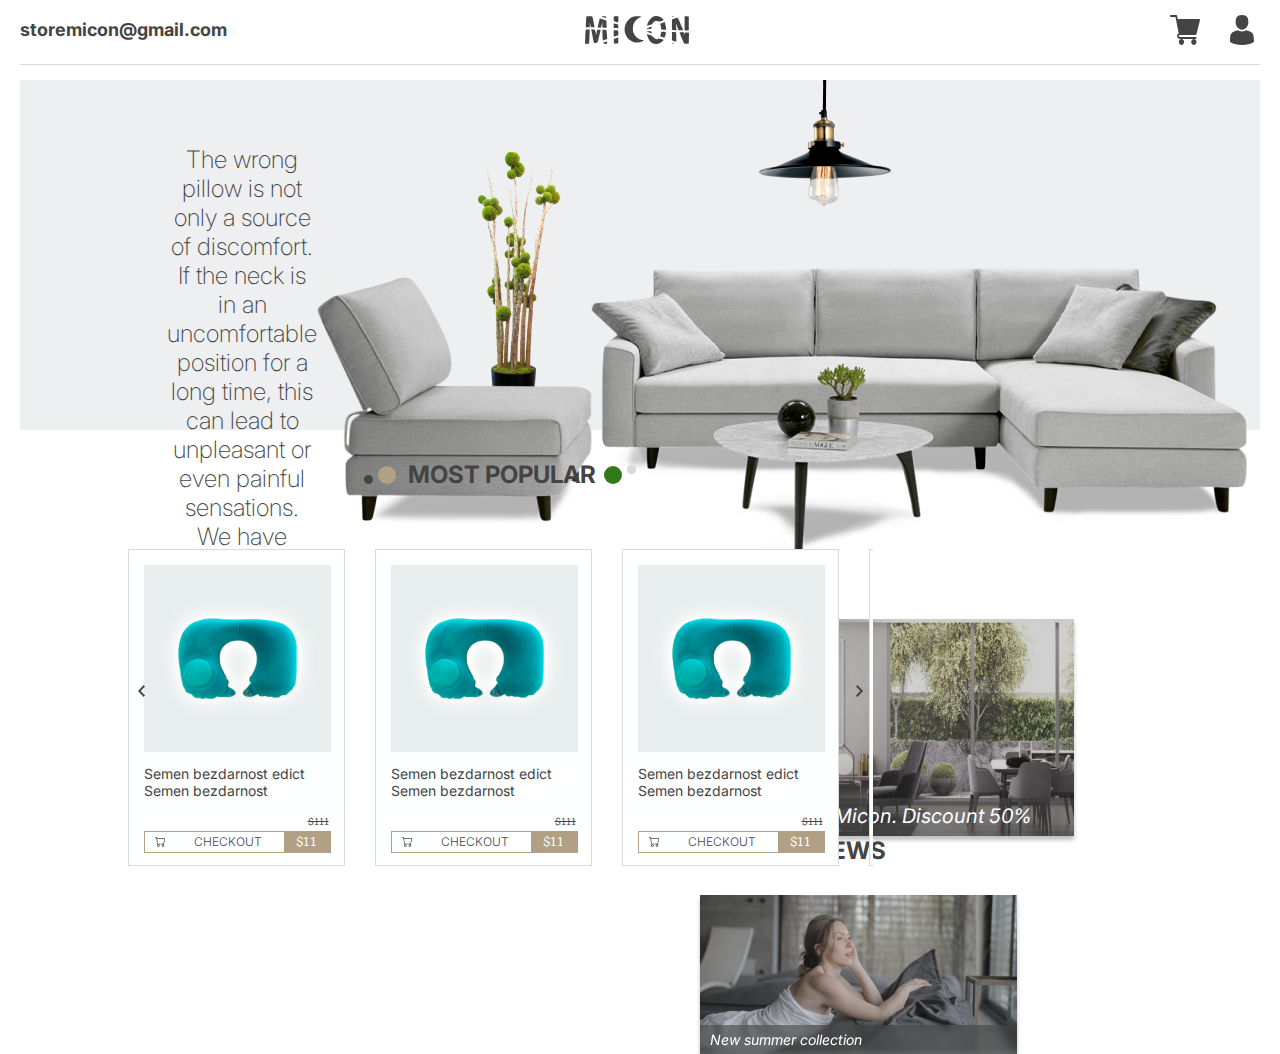
==== index.html @ 94ab587d "first commit" ====
<!DOCTYPE html>
<html lang="en">

<head>
    <meta charset="UTF-8">
    <meta name="viewport" content="width=device-width, initial-scale=1.0">
    <title>Main</title>
    <link rel="stylesheet" href="https://cdn.jsdelivr.net/npm/swiper@10/swiper-bundle.min.css" />
    <script src="https://ajax.googleapis.com/ajax/libs/jquery/1.11.1/jquery.min.js"></script>
    <link rel="stylesheet" href="css/style.css">
</head>

<body>
    <header class="header">
        <div class="header__container">
            <div class="header__body">
                <div class="header__email">
                    <a href="mailto:storemicon@gmail.com" class="email">storemicon@gmail.com</a>
                </div>
                <a class="header__logo" href="#">
                    <img src="./images/LOGO.svg" alt="">
                </a>
                <div class="header__navigation head-nav">
                    <li class="head-nav__cart"></li>
                    <li class="head-nav__profile"></li>
                </div>
            </div>
        </div>
    </header>

    <main class="main">
        <div class="main__container">
            <section class="main__topblock topblock">
                <div class="topblock__body topblockbody">
                    <p class="topblockbody__text">
                        The wrong pillow is not only a source of discomfort. If the neck is in
                        an uncomfortable position for a long time, this can lead to unpleasant or even painful
                        sensations.
                        We have collected a huge range, where everyone will find the best option for themselves.
                    </p>
                    <a href="./catalog.html"><button class="topblockbody__catalog-button">Go to catalog</button></a>
                </div>
                <div class="topblock__image">
                    <img src="./images/bgimage.png" alt="">
                </div>
            </section>
            <section class="main__bottomblock bottomblock">
                <div class="bottomblock-container">
                    <div class="bottomblock__mostpopular mostpopular">
                        <div class="mostpopular__label">
                            <div class="mostpopular__circle cirle1"></div>
                            <div class="mostpopular__circle cirle2"></div>
                            <p class="mostpopular__text">
                                MOST POPULAR
                            </p>
                            <div class="mostpopular__circle cirle3"></div>
                            <div class="mostpopular__circle cirle4"></div>
                        </div>
                        <div class="mostpopular__slider swiper">
                            <div class="swiper-wrapper" id="slides"></div>
                            <div class="swiper-button-prev"></div>
                            <div class="swiper-button-next"></div>
                        </div>
                    </div>
                    <div class="bottomblock__recentnews recentnews">
                        <div class="recentnews__secondaryblock secondaryblock">
                            <div class="secondaryblock__selected-block">
                                <div class="slide">
                                    <a href="./newspage.html">
                                        <img src="">
                                    </a>
                                    <p class="slide-text"></p>
                                </div>
                            </div>
                            <div class="secondaryblock__slider-block-container">
                                <p class="secondaryblock__label">RECENT NEWS</p>
                                <div class="secondaryblock__slider">
                                    <div class="slide">
                                        <img src="./images/newsslider/newsimg1.png" alt="">
                                        <p class="slide-text">Saturday festival in Micon. Discount 50%</p>
                                    </div>
                                    <div class="slide">
                                        <img src="./images/newsslider/newsimg2.png" alt="">
                                        <p class="slide-text">New summer collection</p>
                                    </div>
                                    <div class="slide">
                                        <img src="./images/newsslider/newsimg1.png" alt="">
                                        <p class="slide-text">Monday festival in Micon. Discount 25%</p>
                                    </div>
                                    <div class="slide">
                                        <img src="./images/newsslider/newsimg2.png" alt="">
                                        <p class="slide-text">New summer collection</p>
                                    </div>
                                </div>
                            </div>

                        </div>
                    </div>
                </div>
            </section>
        </div>
    </main>

    <script src="https://cdn.jsdelivr.net/npm/swiper@10/swiper-bundle.min.js"></script>
    <script src="js/swiperjs.js"></script>
    <script src="js/imageslider.js"></script>
</body>

</html>
---- css/style.css ----
@charset "UTF-8";
@import "https://fonts.googleapis.com/css?family=Inter:100,200,300,regular,500,600,700,800,900&display=swap";
@import "https://fonts.googleapis.com/css?family=Rasa:300,regular,500&display=swap";
@import "https://fonts.googleapis.com/css?family=Unna:regular&display=swap";
@import "https://fonts.googleapis.com/css?family=Inter:100,200,300,regular,500,600,700,800,900&display=swap";
@import "https://fonts.googleapis.com/css?family=Rasa:300,regular,500&display=swap";
@import "https://fonts.googleapis.com/css?family=Unna:regular&display=swap";
* {
  font-family: "Inter", sans-serif;
  font-style: normal;
  margin: 0;
  box-sizing: border-box;
  box-sizing: inherit;
  box-sizing: border-box;
}
*::before {
  padding: 0;
  margin: 0;
  border: 0;
  box-sizing: border-box;
  outline: none;
  border: none;
  box-sizing: inherit;
  box-sizing: border-box;
}
*::after {
  padding: 0;
  margin: 0;
  border: 0;
  box-sizing: border-box;
  outline: none;
  border: none;
  box-sizing: inherit;
  box-sizing: border-box;
}

a {
  text-decoration: none;
}

ul {
  list-style: none;
  padding: 0;
}

ol {
  list-style: none;
  padding: 0;
}

li {
  list-style: none;
  padding: 0;
}

button {
  padding: 0;
  border: none;
  cursor: pointer;
  width: auto;
  overflow: visible;
  background: transparent;
  /* inherit font & color from ancestor */
  color: inherit;
  font: inherit;
  /* Normalize `line-height`. Cannot be changed from `normal` in Firefox 4+. */
  line-height: normal;
  /* Corrects font smoothing for webkit */
  -webkit-font-smoothing: inherit;
  -moz-osx-font-smoothing: inherit;
  /* Corrects inability to style clickable `input` types in iOS */
  -webkit-appearance: none;
  outline: none;
}

html {
  margin: 0;
  padding: 0;
  box-sizing: border-box;
  font-family: "Inter", sans-serif;
  font-style: normal;
}

body {
  margin: 0;
  padding: 0;
  box-sizing: border-box;
  font-family: "Inter", sans-serif;
  font-style: normal;
  color: #444;
}

.header__container {
  padding: 0 20px;
}
.header__container .header__body {
  max-width: 1646px;
  width: 100%;
  display: flex;
  justify-content: space-between;
  margin-left: auto;
  margin-right: auto;
  border-bottom: 1px solid #d9d9d9;
}
.header .header__email {
  padding: 19px 0;
}
.header .header__email .email {
  color: #444;
  font-size: 18px;
  font-weight: 700;
}
.header .header__logo {
  padding: 16px 0;
  margin-left: -10%;
  cursor: pointer;
}
.header .head-nav {
  max-width: 90px;
  width: 100%;
  display: flex;
  padding: 15px 0;
  gap: 30px;
}
.header .head-nav__cart {
  width: 30px;
  height: 30px;
  background-image: url("../images/cart.svg");
  cursor: pointer;
}
.header .head-nav__profile {
  width: 30px;
  height: 30px;
  background-image: url("../images/profile.svg");
  background-repeat: no-repeat;
  cursor: pointer;
}

.main__topblock {
  display: flex;
  justify-content: space-between;
  width: 100%;
  height: 350px;
  margin: 15px 0 0 0;
  padding: 0 85px 0 147px;
  background: #eeeff1;
}
.main .topblockbody {
  text-align: center;
}
.main .topblockbody__text {
  max-width: 711px;
  width: 100%;
  margin-top: 65px;
  text-align: center;
  font-size: 24px;
  font-style: normal;
  font-weight: 200;
  line-height: normal;
  color: #444;
}
.main .topblockbody__catalog-button {
  max-width: 350px;
  width: 100%;
  height: 30px;
  color: #444;
  margin-top: 46px;
  font-size: 18px;
  font-weight: 500;
  line-height: normal;
  text-transform: uppercase;
  border: 1px solid #d9d9d9;
  background-color: #eeeff1;
  box-shadow: 3px 3px 3px #33791a;
  transition: all ease-in-out 0.2s;
  cursor: pointer;
}
.main .topblockbody__catalog-button:hover {
  color: #eeeff1;
  background-color: #444;
}
.main .bottomblock .bottomblock-container {
  display: flex;
  flex-wrap: wrap;
}
.main .bottomblock .bottomblock-container .mostpopular {
  max-width: 960px;
  width: 100%;
  margin-top: 30px;
}
.main .bottomblock .bottomblock-container .mostpopular__label {
  display: flex;
  justify-content: center;
}
.main .bottomblock .bottomblock-container .mostpopular__circle {
  content: "";
  display: inline-block;
  border-radius: 50%;
}
.main .bottomblock .bottomblock-container .mostpopular .cirle1 {
  width: 9px;
  height: 9px;
  margin: 0 5px 5px 0;
  align-self: flex-end;
  background-color: #444;
}
.main .bottomblock .bottomblock-container .mostpopular .cirle2 {
  width: 18px;
  height: 18px;
  margin-right: 12px;
  align-self: center;
  background-color: #b1a084;
}
.main .bottomblock .bottomblock-container .mostpopular .cirle3 {
  width: 18px;
  height: 18px;
  margin-left: 8px;
  align-self: center;
  background-color: #33791a;
}
.main .bottomblock .bottomblock-container .mostpopular .cirle4 {
  width: 9px;
  height: 9px;
  margin: 5px 0 0 5px;
  align-self: flex-start;
  background-color: #d9d9d9;
}
.main .bottomblock .bottomblock-container .mostpopular__text {
  color: #444;
  font-size: 24px;
  font-weight: 700;
  line-height: normal;
  text-align: center;
}
.main .bottomblock .bottomblock-container .mostpopular .swiper {
  width: 745px;
  height: 100%;
  margin-top: 30px;
}
.main .bottomblock .bottomblock-container .mostpopular .swiper .swiper-wrapper {
  display: flex;
  max-width: 711px;
  width: 100%;
  align-items: center;
}
.main .bottomblock .bottomblock-container .mostpopular .swiper .swiper-wrapper .swiper-slide {
  width: 217px;
  height: 317px;
  border: 1px solid #d9d9d9;
  background: #feffff;
  cursor: pointer;
}
.main .bottomblock .bottomblock-container .mostpopular .swiper .swiper-wrapper .swiper-slide__container {
  padding: 15px;
}
.main .bottomblock .bottomblock-container .mostpopular .swiper .swiper-wrapper .swiper-slide__name {
  width: 187px;
  margin-top: 9px;
  font-size: 14px;
  font-weight: 400;
  line-height: normal;
}
.main .bottomblock .bottomblock-container .mostpopular .swiper .swiper-wrapper .swiper-slide__oldprice {
  margin-top: 15px;
  font-family: Rasa;
  font-size: 14px;
  font-weight: 300;
  line-height: normal;
  text-align: right;
  text-decoration: line-through;
}
.main .bottomblock .bottomblock-container .mostpopular .swiper .swiper-wrapper .swiper-slide .checkout-btn {
  position: relative;
  display: flex;
  width: 187px;
  height: 22px;
  color: #444;
  border: 1px solid #b1a084;
  transition: all ease-in-out 0.2s;
}
.main .bottomblock .bottomblock-container .mostpopular .swiper .swiper-wrapper .swiper-slide .checkout-btn:hover {
  background-color: #444;
  color: white;
  border-top: 1px solid #444;
  border-bottom: 1px solid #444;
  border-left: 1px solid #444;
}
.main .bottomblock .bottomblock-container .mostpopular .swiper .swiper-wrapper .swiper-slide .checkout-btn:hover > .checkout-btn__price-rect {
  background-color: #777777;
}
.main .bottomblock .bottomblock-container .mostpopular .swiper .swiper-wrapper .swiper-slide .checkout-btn:hover > .checkout-btn__cartimg {
  background-image: url("../images/item-cartwht.svg");
}
.main .bottomblock .bottomblock-container .mostpopular .swiper .swiper-wrapper .swiper-slide .checkout-btn__cartimg {
  position: relative;
  align-self: center;
  margin: 0 29px 0 10px;
}
.main .bottomblock .bottomblock-container .mostpopular .swiper .swiper-wrapper .swiper-slide .checkout-btn__label {
  align-self: center;
  font-family: Inter;
  font-size: 12px;
  font-weight: 300;
  line-height: normal;
}
.main .bottomblock .bottomblock-container .mostpopular .swiper .swiper-wrapper .swiper-slide .checkout-btn__price-rect {
  position: absolute;
  top: -5%;
  right: 0;
  width: 46px;
  height: 110%;
  color: #feffff;
  text-align: center;
  font-family: Rasa;
  font-size: 18px;
  font-weight: 300;
  line-height: normal;
  background-color: #b1a084;
  transition: all ease-in-out 0.2s;
}
.main .bottomblock .bottomblock-container .mostpopular .swiper .swiper-button-prev,
.main .bottomblock .bottomblock-container .mostpopular .swiper .swiper-button-next {
  background-image: url("../images/swiper-arrow.svg");
  width: 7px;
  height: 12px;
  background-repeat: no-repeat;
  background-position: center;
  background-size: cover;
}
.main .bottomblock .bottomblock-container .mostpopular .swiper .swiper-button-prev::after,
.main .bottomblock .bottomblock-container .mostpopular .swiper .swiper-button-next::after {
  display: none;
}
.main .bottomblock .bottomblock-container .mostpopular .swiper .swiper-button-next {
  transform: rotate(180deg);
}
.main .bottomblock .bottomblock-container .recentnews {
  position: absolute;
  left: 50%;
}
.main .bottomblock .bottomblock-container .recentnews .secondaryblock {
  display: flex;
  flex-wrap: wrap;
  margin-top: 189px;
}
.main .bottomblock .bottomblock-container .recentnews .secondaryblock__selected-block {
  width: 434px;
  height: 217px;
  box-shadow: 0px 4px 4px 0px rgba(0, 0, 0, 0.25);
}
.main .bottomblock .bottomblock-container .recentnews .secondaryblock__selected-block .slide img {
  width: 100%;
  height: 100%;
  -o-object-fit: cover;
     object-fit: cover;
}
.main .bottomblock .bottomblock-container .recentnews .secondaryblock__selected-block .slide .slide-text {
  position: absolute;
  width: 434px;
  height: 38px;
  margin-top: -42px;
  padding: 6px 0 7px 10px;
  color: #fff;
  text-align: justify;
  font-family: Inter;
  font-size: 20px;
  font-style: italic;
  font-weight: 400;
  line-height: normal;
  background: rgba(68, 68, 68, 0.6);
}
.main .bottomblock .bottomblock-container .recentnews .secondaryblock__slider-block-container {
  display: block;
  margin-left: 60px;
}
.main .bottomblock .bottomblock-container .recentnews .secondaryblock__slider-block-container .secondaryblock__label {
  margin-left: 10px;
  color: #444;
  text-align: justify;
  font-size: 24px;
  font-weight: 700;
  line-height: normal;
}
.main .bottomblock .bottomblock-container .recentnews .secondaryblock__slider-block-container .secondaryblock__label::before {
  content: "";
  position: absolute;
  width: 5px;
  height: 29px;
  margin-left: -10px;
  background-color: #33791a;
}
.main .bottomblock .bottomblock-container .recentnews .secondaryblock__slider-block-container .secondaryblock__slider {
  width: 317px;
  height: 158px;
  margin-top: 30px;
  overflow: hidden;
  box-shadow: 0px 4px 4px 0px rgba(0, 0, 0, 0.25);
}
.main .bottomblock .bottomblock-container .recentnews .secondaryblock__slider-block-container .secondaryblock__slider .slide img {
  width: 100%;
  height: auto;
  cursor: pointer;
}
.main .bottomblock .bottomblock-container .recentnews .secondaryblock__slider-block-container .secondaryblock__slider .slide .slide-text {
  position: absolute;
  width: 317px;
  height: 29px;
  margin-top: -32px;
  padding: 6px 0 7px 10px;
  color: #fff;
  text-align: justify;
  font-family: Inter;
  font-size: 14px;
  font-style: italic;
  font-weight: 400;
  line-height: normal;
  background: rgba(68, 68, 68, 0.6);
  -webkit-backdrop-filter: blur(2px);
          backdrop-filter: blur(2px);
}

@media only screen and (max-width: 480px) {
  body {
    background: #eeeff1;
  }
  .header {
    display: none;
  }
  .main__topblock {
    padding: 0;
    margin-left: auto;
    margin-right: auto;
    flex-wrap: wrap-reverse;
  }
  .main__topblock .topblock__image img {
    width: 335px;
    height: 178px;
  }
  .main__topblock .topblockbody {
    margin-left: auto;
    margin-right: auto;
  }
  .main__topblock .topblockbody__text {
    display: none;
  }
  .main__topblock .topblockbody__catalog-button {
    width: 331px;
    height: 24px;
  }
  .main__bottomblock {
    background: linear-gradient(180deg, #eeeff1 0%, #feffff 100%);
  }
  .main__bottomblock .bottomblock-container .mostpopular .swiper {
    width: 375px;
  }
  .main__bottomblock .bottomblock-container .recentnews {
    position: relative !important;
    left: 0 !important;
  }
  .main__bottomblock .bottomblock-container .recentnews .secondaryblock__selected-block {
    width: 335px;
  }
  .main__bottomblock .bottomblock-container .recentnews .secondaryblock__label {
    width: 192px;
    height: 49px;
    padding-left: 15px;
    border-bottom: 5px solid #33791a;
    border-left: 5px solid #33791a;
    border-radius: 1px;
  }
  .main__bottomblock .bottomblock-container .recentnews .secondaryblock__label::before {
    display: none;
  }
  .main__bottomblock .bottomblock-container .recentnews .secondaryblock .secondaryblock__slider {
    width: 124px !important;
    height: 49px !important;
  }
  .main__bottomblock .bottomblock-container .recentnews .secondaryblock .secondaryblock__slider .slide img {
    width: 124px;
    height: 49px;
  }
  .main__bottomblock .bottomblock-container .recentnews .secondaryblock .secondaryblock__slider .slide p {
    width: 124px !important;
    height: 11px !important;
    font-size: 6px !important;
  }
}
* {
  font-family: "Inter", sans-serif;
  font-style: normal;
  margin: 0;
  box-sizing: border-box;
  box-sizing: inherit;
  box-sizing: border-box;
}
*::before {
  padding: 0;
  margin: 0;
  border: 0;
  box-sizing: border-box;
  outline: none;
  border: none;
  box-sizing: inherit;
  box-sizing: border-box;
}
*::after {
  padding: 0;
  margin: 0;
  border: 0;
  box-sizing: border-box;
  outline: none;
  border: none;
  box-sizing: inherit;
  box-sizing: border-box;
}

a {
  text-decoration: none;
}

ul {
  list-style: none;
  padding: 0;
}

ol {
  list-style: none;
  padding: 0;
}

li {
  list-style: none;
  padding: 0;
}

button {
  padding: 0;
  border: none;
  cursor: pointer;
  width: auto;
  overflow: visible;
  background: transparent;
  /* inherit font & color from ancestor */
  color: inherit;
  font: inherit;
  /* Normalize `line-height`. Cannot be changed from `normal` in Firefox 4+. */
  line-height: normal;
  /* Corrects font smoothing for webkit */
  -webkit-font-smoothing: inherit;
  -moz-osx-font-smoothing: inherit;
  /* Corrects inability to style clickable `input` types in iOS */
  -webkit-appearance: none;
  outline: none;
}

html {
  margin: 0;
  padding: 0;
  box-sizing: border-box;
  font-family: "Inter", sans-serif;
  font-style: normal;
}

body {
  margin: 0;
  padding: 0;
  box-sizing: border-box;
  font-family: "Inter", sans-serif;
  font-style: normal;
  color: #444;
}

.header__container {
  padding: 0 20px;
}
.header__container .header__body {
  max-width: 1646px;
  width: 100%;
  display: flex;
  justify-content: space-between;
  margin-left: auto;
  margin-right: auto;
  border-bottom: 1px solid #d9d9d9;
}
.header .header__email {
  padding: 19px 0;
}
.header .header__email .email {
  color: #444;
  font-size: 18px;
  font-weight: 700;
}
.header .header__logo {
  padding: 16px 0;
  margin-left: -10%;
  cursor: pointer;
}
.header .head-nav {
  max-width: 90px;
  width: 100%;
  display: flex;
  padding: 15px 0;
  gap: 30px;
}
.header .head-nav__cart {
  width: 30px;
  height: 30px;
  background-image: url("../images/cart.svg");
  cursor: pointer;
}
.header .head-nav__profile {
  width: 30px;
  height: 30px;
  background-image: url("../images/profile.svg");
  background-repeat: no-repeat;
  cursor: pointer;
}

.main__container {
  padding: 0 20px;
}
.main__container .main__body {
  margin: 46px auto 0 auto;
  max-width: 1646px;
  width: 100%;
  display: flex;
  justify-content: space-between;
  align-items: flex-start;
}
.main__container .filters {
  width: 215px;
  margin-left: 19px;
}
.main__container .filters details summary {
  list-style-type: none;
  cursor: pointer;
  width: 334px;
  height: 29px;
  font-style: normal;
  font-weight: 500;
  font-size: 24px;
  line-height: 29px;
  color: #444;
}
.main__container .filters details summary::before {
  position: absolute;
  content: "⠀";
  font-size: 10px;
  line-height: 17px;
  margin-left: -20px;
  margin-right: 10px;
  margin-top: 7px;
  background-color: #b1a084;
  border-radius: 1px;
}
.main__container .filters details[open] > summary::before {
  position: absolute;
  content: "⠀";
  margin-right: 0px;
  margin-top: 10px;
  font-size: 27px;
  line-height: 7px;
  background-color: #b1a084;
  border-radius: 1px;
}
.main__container .filters details[open] div {
  animation: slide 0.5s;
}
.main__container .filters details.pricesdetails[open] {
  height: 160px;
}
.main__container .filters details.pillowsdetails[open] {
  height: 414px;
}
@keyframes slide {
  0% {
    opacity: 0;
    transform: translate(0, -20px);
  }
  100% {
    opacity: 1;
    transform: translate(0, 0);
  }
}
.main__container .filters .pricefilter .price-filter-slider {
  margin-top: 36px;
  height: 5px;
  left: -20px;
  position: relative;
  border-radius: 5px;
}
.main__container .filters .pricefilter .price-filter-slider .progress {
  height: 2px;
  right: 25%;
  position: absolute;
  border-radius: 5px;
  background: #777777;
}
.main__container .filters .pricefilter .range-input {
  position: relative;
}
.main__container .filters .pricefilter .range-input input {
  position: absolute;
  width: 101%;
  height: 4px;
  top: -6px;
  left: -21px;
  background: none;
  pointer-events: none;
  -webkit-appearance: none;
  -moz-appearance: none;
}
.main__container .filters .pricefilter input[type=range]::-webkit-slider-thumb {
  height: 16px;
  width: 16px;
  border-radius: 50%;
  background: #b1a084;
  pointer-events: auto;
  -webkit-appearance: none;
  box-shadow: 0 0 6px rgba(0, 0, 0, 0.05);
  cursor: pointer;
}
.main__container .filters .pricefilter input[type=range]::-moz-range-thumb {
  height: 16px;
  width: 16px;
  border: none;
  border-radius: 50%;
  background: #b1a084;
  pointer-events: auto;
  -moz-appearance: none;
  box-shadow: 0 0 6px rgba(0, 0, 0, 0.05);
  cursor: pointer;
}
.main__container .filters .pricefilter .filter-price {
  margin-top: 106px;
  margin-bottom: 66px;
}
.main__container .filters .pricefilter input[type=number]::-webkit-inner-spin-button,
.main__container .filters .pricefilter input[type=number]::-webkit-outer-spin-button {
  -webkit-appearance: none;
  appearance: none;
  margin: 0;
}
.main__container .filters .pricefilter .price-input {
  width: 100%;
  display: flex;
  margin: 5px 0 35px -20px;
}
.main__container .filters .pricefilter .price-input .field {
  display: flex;
  width: 100%;
  height: 45px;
  font-style: normal;
  font-weight: 700;
  font-size: 14px;
  line-height: 17px;
  align-items: center;
  color: #b1a084;
}
.main__container .filters .pricefilter .price-input .field .to {
  margin-left: 10px;
}
.main__container .filters .pricefilter .price-input .field input {
  width: 66px;
  height: 20px;
  outline: none;
  margin-left: 12px;
  font-style: normal;
  color: #444;
  text-align: center;
  font-family: Inter;
  font-size: 14px;
  font-style: normal;
  font-weight: 300;
  line-height: normal;
  border: 1px solid #d9d9d9;
  border-radius: 5px;
  -moz-appearance: textfield;
}
.main__container .filters .pricefilter .price-input .separator {
  width: 130px;
  display: flex;
  font-size: 19px;
  align-items: center;
  justify-content: center;
}
.main__container .filters .pillowsfilter .pillowsdetails .hidden-text {
  margin-left: -20px;
}
.main__container .filters .pillowsfilter .pillowsdetails .hidden-text .btttn:first-child,
.main__container .filters .pillowsfilter .pillowsdetails .hidden-text .btttn2:first-child,
.main__container .filters .pillowsfilter .pillowsdetails .hidden-text .btttn3:first-child {
  display: none;
}
.main__container .filters .pillowsfilter .pillowsdetails .hidden-text .filtertitle {
  margin: 30px 0 15px 0;
  color: #b1a084;
  font-size: 18px;
  font-weight: 500;
  line-height: normal;
}
.main__container .filters .pillowsfilter .pillowsdetails .hidden-text .pillowsfiltercolor .ellipse {
  position: absolute;
  width: 14px;
  height: 14px;
  background-color: #b1a084;
  border-radius: 50%;
  opacity: 0;
  transition: opacity 0.3s ease-in-out;
  display: flex;
  justify-content: center;
  align-items: center;
  font-size: 9px;
}
.main__container .filters .pillowsfilter .pillowsdetails .hidden-text .pillowsfiltercolor .ellipse::before {
  content: "✓";
  color: #feffff;
}
.main__container .filters .pillowsfilter .pillowsdetails .hidden-text .pillowsfiltercolor .pillowsfiltercolor-btns {
  display: flex;
  gap: 22px;
}
.main__container .filters .pillowsfilter .pillowsdetails .hidden-text .pillowsfiltercolor .pillowsfiltercolor-btns__color-white {
  width: 29px;
  height: 29px;
  border-radius: 50%;
  border: 1px solid #b1a084;
  background-color: white;
}
.main__container .filters .pillowsfilter .pillowsdetails .hidden-text .pillowsfiltercolor .pillowsfiltercolor-btns__color-black {
  width: 29px;
  height: 29px;
  border-radius: 50%;
  border: 1px solid #b1a084;
  background-color: #000000;
}
.main__container .filters .pillowsfilter .pillowsdetails .hidden-text .pillowsfiltercolor .pillowsfiltercolor-btns__color-orange {
  width: 29px;
  height: 29px;
  border-radius: 50%;
  border: 1px solid #b1a084;
  background-color: #d67606;
}
.main__container .filters .pillowsfilter .pillowsdetails .hidden-text .pillowsfiltercolor .pillowsfiltercolor-btns__color-red {
  width: 29px;
  height: 29px;
  border-radius: 50%;
  border: 1px solid #b1a084;
  background-color: #ce1919;
}
.main__container .filters .pillowsfilter .pillowsdetails .hidden-text .pillowsfiltercolor .pillowsfiltercolor-btns__color-blue {
  width: 29px;
  height: 29px;
  border-radius: 50%;
  border: 1px solid #b1a084;
  background-color: #008fb7;
}
.main__container .filters .pillowsfilter .pillowsdetails .hidden-text .pillowsfiltersize .pillowsfiltersize-btns {
  display: flex;
  justify-content: space-between;
  margin-left: -5px;
}
.main__container .filters .pillowsfilter .pillowsdetails .hidden-text .pillowsfiltersize .pillowsfiltersize-btns button {
  height: 28px;
  color: #444;
  font-family: Inter;
  font-size: 16px;
  font-style: normal;
  font-weight: 300;
  line-height: normal;
  background-color: transparent;
}
.main__container .filters .pillowsfilter .pillowsdetails .hidden-text .pillowsfiltersize .pillowsfiltersize-btns button:hover {
  color: #444;
  font-weight: 700;
  border-radius: 5px;
  border: 1px solid #444;
}
.main__container .filters .pillowsfilter .pillowsdetails .hidden-text .pillowsfiltersize .pillowsfiltersize-btns button.active {
  color: #b1a084;
  font-weight: 700;
  border-radius: 5px;
  border: 1px solid #b1a084;
}
.main__container .filters .pillowsfilter .pillowsdetails .hidden-text .pillowsfiltersize .pillowsfiltersize-btns__size1 {
  width: 64px;
}
.main__container .filters .pillowsfilter .pillowsdetails .hidden-text .pillowsfiltersize .pillowsfiltersize-btns__size2 {
  width: 73px;
}
.main__container .filters .pillowsfilter .pillowsdetails .hidden-text .pillowsfiltersize .pillowsfiltersize-btns__size3 {
  width: 73px;
}
.main__container .filters .pillowsfilter .pillowsdetails .hidden-text .pillowsfiltertype .pillowsfiltertype-btns {
  display: block;
  grid-row: 2;
  grid-column: 2;
  margin-left: -7px;
}
.main__container .filters .pillowsfilter .pillowsdetails .hidden-text .pillowsfiltertype .pillowsfiltertype-btns button {
  height: 29px;
  color: #444;
  font-family: Inter;
  font-size: 16px;
  font-style: normal;
  font-weight: 300;
  line-height: normal;
  background-color: transparent;
}
.main__container .filters .pillowsfilter .pillowsdetails .hidden-text .pillowsfiltertype .pillowsfiltertype-btns button:hover {
  color: #444;
  font-weight: 700;
  border-radius: 5px;
  border: 1px solid #444;
}
.main__container .filters .pillowsfilter .pillowsdetails .hidden-text .pillowsfiltertype .pillowsfiltertype-btns button.active {
  color: #b1a084;
  font-weight: 700;
  border-radius: 5px;
  border: 1px solid #b1a084;
}
.main__container .filters .pillowsfilter .pillowsdetails .hidden-text .pillowsfiltertype .pillowsfiltertype-btns__type1 {
  width: 100px;
  margin-right: 33px;
}
.main__container .filters .pillowsfilter .pillowsdetails .hidden-text .pillowsfiltertype .pillowsfiltertype-btns__type2 {
  width: 97px;
}
.main__container .filters .pillowsfilter .pillowsdetails .hidden-text .pillowsfiltertype .pillowsfiltertype-btns__type3 {
  width: 86px;
  margin: 16px 42px 0 0;
}
.main__container .filters .pillowsfilter .pillowsdetails .hidden-text .pillowsfiltertype .pillowsfiltertype-btns__type4 {
  width: 106px;
}
.main__container .filters .bedsheetsfilter .bedsheetsdetails .hidden-text {
  margin-left: -20px;
}
.main__container .filters .bedsheetsfilter .bedsheetsdetails .hidden-text .btttn:first-child,
.main__container .filters .bedsheetsfilter .bedsheetsdetails .hidden-text .btttn2:first-child,
.main__container .filters .bedsheetsfilter .bedsheetsdetails .hidden-text .btttn3:first-child {
  display: none;
}
.main__container .filters .bedsheetsfilter .bedsheetsdetails .hidden-text .filtertitle {
  margin: 30px 0 15px 0;
  color: #b1a084;
  font-size: 18px;
  font-weight: 500;
  line-height: normal;
}
.main__container .filters .bedsheetsfilter .bedsheetsdetails .hidden-text .bedsheetsfiltercolor .bedsheetsfiltercolor-btns {
  display: flex;
  gap: 22px;
}
.main__container .filters .bedsheetsfilter .bedsheetsdetails .hidden-text .bedsheetsfiltercolor .bedsheetsfiltercolor-btns__color-white {
  width: 29px;
  height: 29px;
  border-radius: 50%;
  border: 1px solid #b1a084;
  background-color: white;
}
.main__container .filters .bedsheetsfilter .bedsheetsdetails .hidden-text .bedsheetsfiltercolor .bedsheetsfiltercolor-btns__color-black {
  width: 29px;
  height: 29px;
  border-radius: 50%;
  border: 1px solid #b1a084;
  background-color: #000000;
}
.main__container .filters .bedsheetsfilter .bedsheetsdetails .hidden-text .bedsheetsfiltercolor .bedsheetsfiltercolor-btns__color-orange {
  width: 29px;
  height: 29px;
  border-radius: 50%;
  border: 1px solid #b1a084;
  background-color: #d67606;
}
.main__container .filters .bedsheetsfilter .bedsheetsdetails .hidden-text .bedsheetsfiltercolor .bedsheetsfiltercolor-btns__color-red {
  width: 29px;
  height: 29px;
  border-radius: 50%;
  border: 1px solid #b1a084;
  background-color: #ce1919;
}
.main__container .filters .bedsheetsfilter .bedsheetsdetails .hidden-text .bedsheetsfiltercolor .bedsheetsfiltercolor-btns__color-blue {
  width: 29px;
  height: 29px;
  border-radius: 50%;
  border: 1px solid #b1a084;
  background-color: #008fb7;
}
.main__container .filters .bedsheetsfilter .bedsheetsdetails .hidden-text .bedsheetsfiltersize .bedsheetsfiltersize-btns {
  display: flex;
  justify-content: space-between;
  margin-left: -5px;
}
.main__container .filters .bedsheetsfilter .bedsheetsdetails .hidden-text .bedsheetsfiltersize .bedsheetsfiltersize-btns button {
  height: 28px;
  color: #444;
  font-family: Inter;
  font-size: 16px;
  font-style: normal;
  font-weight: 300;
  line-height: normal;
  background-color: transparent;
}
.main__container .filters .bedsheetsfilter .bedsheetsdetails .hidden-text .bedsheetsfiltersize .bedsheetsfiltersize-btns button:hover {
  color: #444;
  font-weight: 700;
  border-radius: 5px;
  border: 1px solid #444;
}
.main__container .filters .bedsheetsfilter .bedsheetsdetails .hidden-text .bedsheetsfiltersize .bedsheetsfiltersize-btns button.active {
  color: #b1a084;
  font-weight: 700;
  border-radius: 5px;
  border: 1px solid #b1a084;
}
.main__container .filters .bedsheetsfilter .bedsheetsdetails .hidden-text .bedsheetsfiltersize .bedsheetsfiltersize-btns__size1 {
  width: 64px;
}
.main__container .filters .bedsheetsfilter .bedsheetsdetails .hidden-text .bedsheetsfiltersize .bedsheetsfiltersize-btns__size2 {
  width: 73px;
}
.main__container .filters .bedsheetsfilter .bedsheetsdetails .hidden-text .bedsheetsfiltersize .bedsheetsfiltersize-btns__size3 {
  width: 73px;
}
.main__container .filters .bedsheetsfilter .bedsheetsdetails .hidden-text .bedsheetsfiltertype .bedsheetsfiltertype-btns {
  display: block;
  grid-row: 2;
  grid-column: 2;
  margin-left: -7px;
}
.main__container .filters .bedsheetsfilter .bedsheetsdetails .hidden-text .bedsheetsfiltertype .bedsheetsfiltertype-btns button {
  height: 29px;
  color: #444;
  font-family: Inter;
  font-size: 16px;
  font-style: normal;
  font-weight: 300;
  line-height: normal;
  background-color: transparent;
}
.main__container .filters .bedsheetsfilter .bedsheetsdetails .hidden-text .bedsheetsfiltertype .bedsheetsfiltertype-btns button:hover {
  color: #444;
  font-weight: 700;
  border-radius: 5px;
  border: 1px solid #444;
}
.main__container .filters .bedsheetsfilter .bedsheetsdetails .hidden-text .bedsheetsfiltertype .bedsheetsfiltertype-btns button.active {
  color: #b1a084;
  font-weight: 700;
  border-radius: 5px;
  border: 1px solid #b1a084;
}
.main__container .filters .bedsheetsfilter .bedsheetsdetails .hidden-text .bedsheetsfiltertype .bedsheetsfiltertype-btns__type1 {
  width: 100px;
  margin-right: 33px;
}
.main__container .filters .bedsheetsfilter .bedsheetsdetails .hidden-text .bedsheetsfiltertype .bedsheetsfiltertype-btns__type2 {
  width: 97px;
}
.main__container .filters .bedsheetsfilter .bedsheetsdetails .hidden-text .bedsheetsfiltertype .bedsheetsfiltertype-btns__type3 {
  width: 86px;
  margin: 16px 42px 0 0;
}
.main__container .filters .bedsheetsfilter .bedsheetsdetails .hidden-text .bedsheetsfiltertype .bedsheetsfiltertype-btns__type4 {
  width: 106px;
}
.main__container .catalog .topfilters {
  width: 1245px;
  display: flex;
}
.main__container .catalog .topfilters__search {
  max-width: 988px;
  width: 100%;
}
.main__container .catalog .topfilters__search input {
  max-width: 988px;
  width: 100%;
  height: 40px;
  padding-left: 30px;
  color: #777;
  font-size: 14px;
  font-weight: 500;
  line-height: normal;
  border: 1px solid #d9d9d9;
  border-top-left-radius: 5px;
  filter: drop-shadow(0px 4px 4px rgba(68, 68, 68, 0.15));
  outline: none;
}
.main__container .catalog .topfilters__search button {
  position: absolute;
  margin-left: -40px;
  margin-top: 10px;
  border: none;
}
.main__container .catalog .topfilters .topfilters__dropdown {
  margin-left: 40px;
  box-shadow: 0px 4px 4px 0px #d9d9d9;
}
.main__container .catalog .topfilters .topfilters__dropdown.dropdown .dropdown__selector {
  position: relative;
  width: 217px;
  height: 40px;
  padding: 0 20px 0 30px;
  color: #444;
  font-size: 16px;
  border: 1px solid #d9d9d9;
  border-top-right-radius: 5px;
  outline: none;
  background-origin: content-box;
  cursor: pointer;
}
.main__container .catalog .items {
  max-width: 1245px;
  width: 100%;
  display: flex;
  gap: 40px;
  margin-top: 45px;
  flex-wrap: wrap;
}
.main__container .catalog .items__good .filterDiv .card {
  width: 217px;
  height: 317px;
  padding: 15px;
  border: 1px solid #d9d9d9;
  background: #feffff;
  box-shadow: 0px 4px 4px 0px #d9d9d9;
  cursor: pointer;
}
.main__container .catalog .items__good .filterDiv .card__name {
  height: 30px;
  margin-top: 9px;
  color: #444;
  font-family: Inter;
  font-size: 14px;
  font-style: normal;
  font-weight: 400;
  line-height: normal;
}
.main__container .catalog .items__good .filterDiv .card__oldprice {
  color: #444;
  margin-top: 15px;
  font-family: Rasa;
  font-size: 14px;
  font-weight: 300;
  line-height: normal;
  text-align: right;
  text-decoration: line-through;
}
.main__container .catalog .items__good .filterDiv .card .checkout-btn {
  position: relative;
  display: flex;
  width: 187px;
  height: 22px;
  color: #444;
  border: 1px solid #b1a084;
  transition: all ease-in-out 0.2s;
}
.main__container .catalog .items__good .filterDiv .card .checkout-btn:hover {
  background-color: #444;
  color: white;
  border-top: 1px solid #444;
  border-bottom: 1px solid #444;
  border-left: 1px solid #444;
}
.main__container .catalog .items__good .filterDiv .card .checkout-btn:hover > .checkout-btn__price-rect {
  background-color: #777777;
}
.main__container .catalog .items__good .filterDiv .card .checkout-btn:hover > .checkout-btn__cartimg {
  background-image: url("/images/cart white.svg");
}
.main__container .catalog .items__good .filterDiv .card .checkout-btn__cartimg {
  position: relative;
  align-self: center;
  margin: 0 26px 0 10px;
}
.main__container .catalog .items__good .filterDiv .card .checkout-btn__label {
  align-self: center;
  font-family: Inter;
  font-size: 12px;
  font-weight: 300;
  line-height: normal;
}
.main__container .catalog .items__good .filterDiv .card .checkout-btn__price-rect {
  position: absolute;
  top: -5%;
  right: 0;
  width: 46px;
  height: 110%;
  color: #feffff;
  text-align: center;
  font-family: Rasa;
  font-size: 18px;
  font-weight: 300;
  line-height: normal;
  background-color: #b1a084;
  transition: all ease-in-out 0.2s;
}
.main__container .catalog .sorted-items {
  max-width: 1245px;
  width: 100%;
  display: flex;
  gap: 0;
  margin-top: 45px;
  flex-wrap: wrap;
}
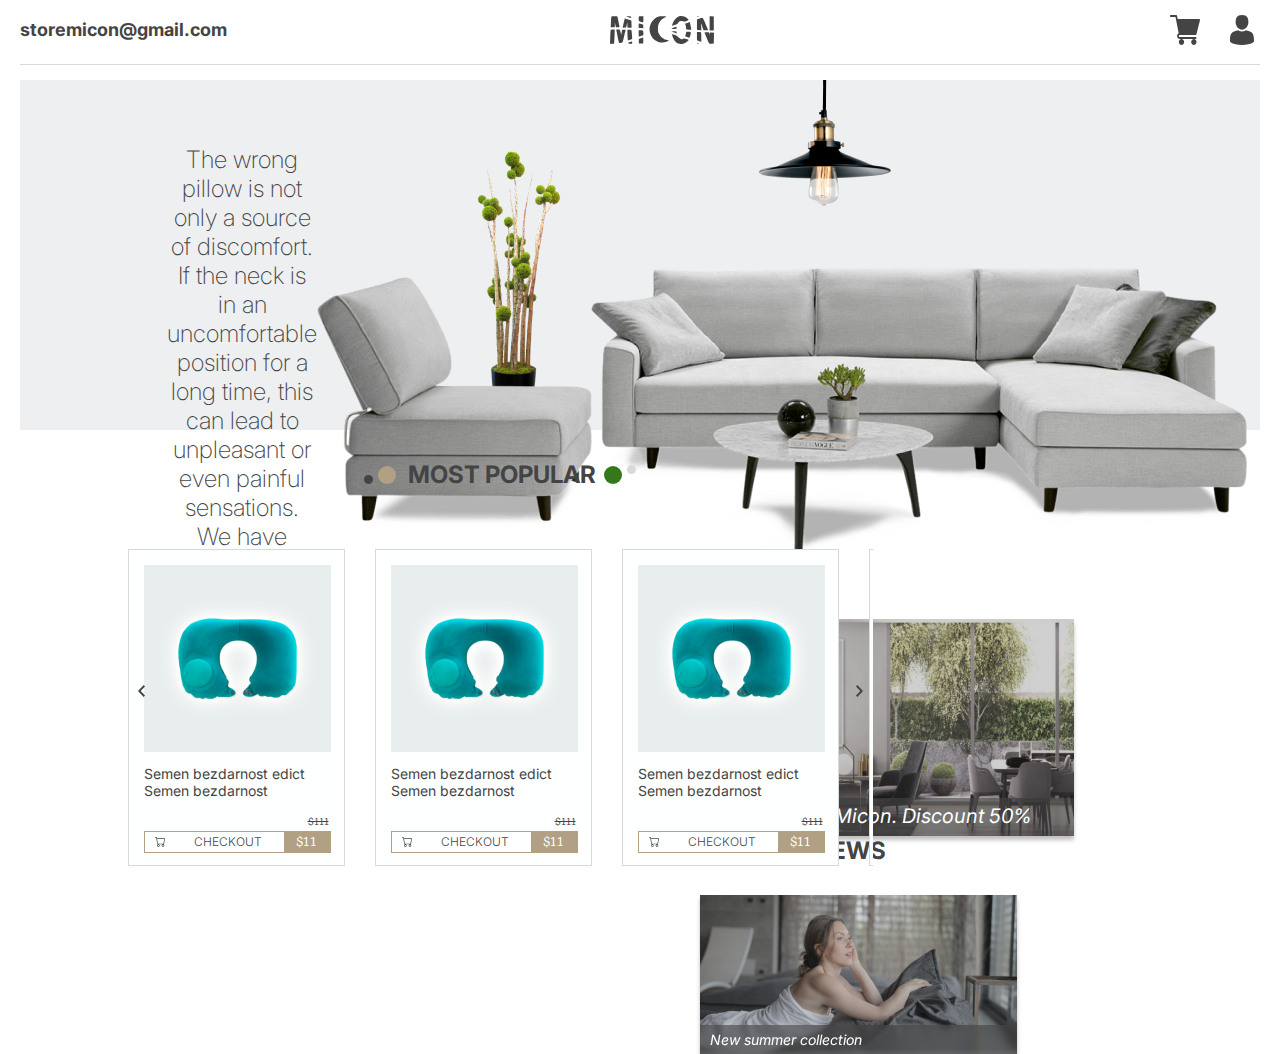
==== commit 92bca8cb: "created pages: create acc and sign in, fixed header logo" ====
--- a/index.html
+++ b/index.html
@@ -17,7 +17,7 @@
                 <div class="header__email">
                     <a href="mailto:storemicon@gmail.com" class="email">storemicon@gmail.com</a>
                 </div>
-                <a class="header__logo" href="#">
+                <a class="header__logo" href="index.html">
                     <img src="./images/LOGO.svg" alt="">
                 </a>
                 <div class="header__navigation head-nav">
--- a/css/style.css
+++ b/css/style.css
@@ -73,6 +73,10 @@
   outline: none;
 }
 
+input {
+  outline: none;
+}
+
 html {
   margin: 0;
   padding: 0;
@@ -111,7 +115,7 @@
   font-weight: 700;
 }
 .header .header__logo {
-  padding: 16px 0;
+  padding: 16px 0 16px 50px;
   margin-left: -10%;
   cursor: pointer;
 }
@@ -553,6 +557,10 @@
   outline: none;
 }
 
+input {
+  outline: none;
+}
+
 html {
   margin: 0;
   padding: 0;
@@ -591,7 +599,7 @@
   font-weight: 700;
 }
 .header .header__logo {
-  padding: 16px 0;
+  padding: 16px 0 16px 50px;
   margin-left: -10%;
   cursor: pointer;
 }
